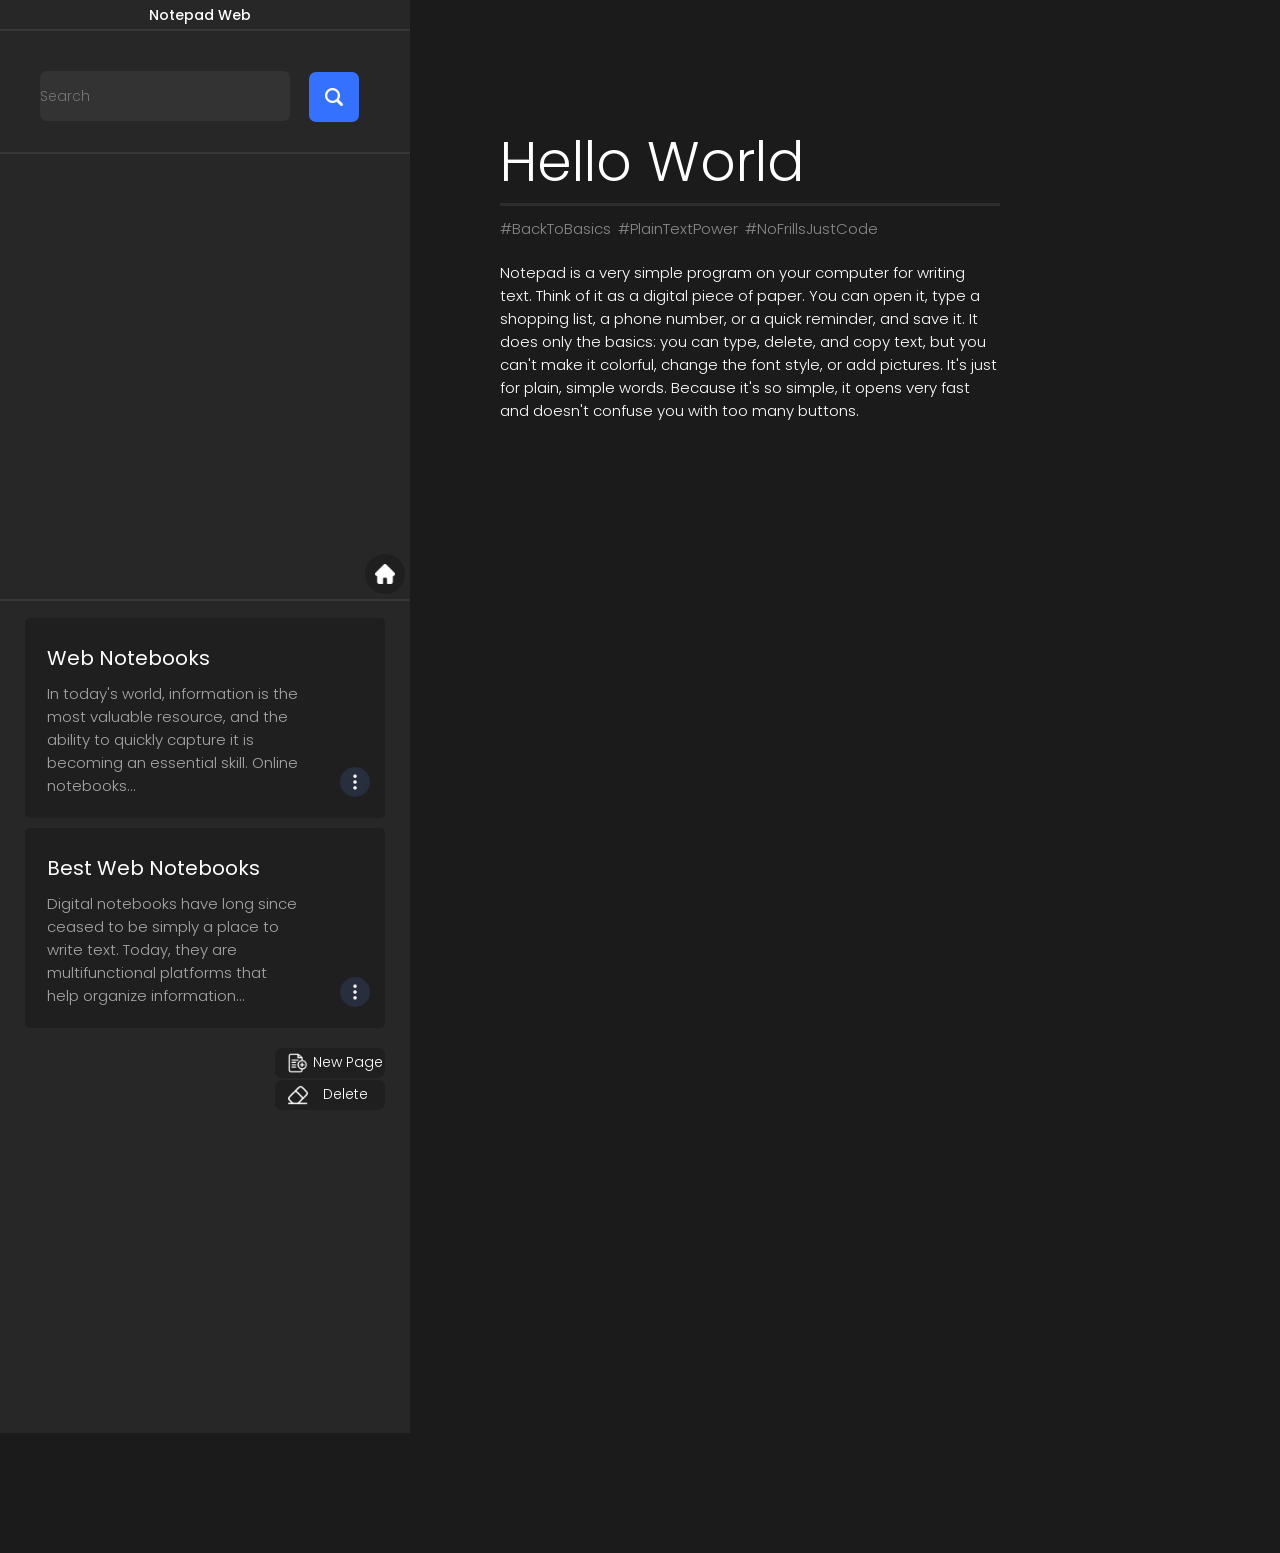
==== main.html @ 360d04ed "Add files via upload" ====
<!DOCTYPE html>
<html lang="en">
<head>
    <meta charset="UTF-8">
    <meta name="viewport" content="width=device-width, initial-scale=1.0">
    <link rel="stylesheet" href="main.css">
    <title>Notepade</title>
</head>
<body>
    <div class="side">
        <div class="sidebar">
            <div class="search">
                <p class="name">Notepad Web</p>
                <div class="lian"></div>
                <div class="search-form">
                    <input type="text" placeholder="Search" class="search-input">
                    <button class="search-button"><img src="img/filter.png" alt=""></button>
                </div>
                <div class="lianer"></div>
            </div>  
            <div class="notepad-all">
                <div class="allnots">
                </div>
            </div>
            <div class="nots">
                <div class="notes">
                    
                    <div class="home">
                        <a href=""><button class="btn-home"><img src="img/home.png" alt=""></button></a>
                    </div>
                </div>
                <div class="lians"></div>
                <div class="info">
                    <div class="doc"> 
                        <div class="text">
                            <p class="docker">Web Notebooks</p>
                            <p class="ips">In today's world, information is the most valuable resource, and the ability to quickly capture it is becoming an essential skill. Online notebooks...</p>
                            <div class="end">
                                <a href="items-one.html"><button class="items"><img src="img/tree.png" alt=""></button></a>
                            </div>
                        </div>
                    </div>
                    <div class="doc">
                        <div class="text">
                            <p class="docker">Best Web Notebooks</p>
                            <p class="ips">Digital notebooks have long since ceased to be simply a place to write text. Today, they are multifunctional platforms that help organize information...</p>
                            <div class="end">
                                <a href="items-two.html"><button class="items"><img src="img/tree.png" alt=""></button></a>
                            </div>
                        </div>
                    </div>
                    <div class="buttons">
                        <a href=""><button class="new-file"><img src="img/newfile.png" alt="">New Page</button></a>
                        <div class="liane"></div>
                        <button class="era"><img src="img/eraser.png" alt="">Delete</button>
                    </div>
                </div>
            </div>
        </div>
        <div class="main">
            <div class="textFieldAll">
                <div class="nameTexting">
                    <p class="numText">Notes</p>
                </div>
            </div>
            <div class="unit">
                <h1>Hello World</h1>
                <div class="grey-strip"></div>
                <nav>
                    <p class="hashtag">#BackToBasics</p>
                    <p class="hashtag">#PlainTextPower</p>
                    <p class="hashtag">#NoFrillsJustCode</p>
                </nav>
                <p>Notepad is a very simple program on your computer for writing text. Think of it as a digital piece of paper. You can open it, type a shopping list, a phone number, or a quick reminder, and save it. It does only the basics: you can type, delete, and copy text, but you can't make it colorful, change the font style, or add pictures. It's just for plain, simple words. Because it's so simple, it opens very fast and doesn't confuse you with too many buttons.</p>
            </div>
        </div>
        <div class="changes">
            <p class="remove">Сhange</p>
            <div class="li"></div>
            <div class="removeMenu">
                <div class="textFont">
                    <button class="tenFont">+10</button>
                    <button class="fiveFont">+5</button>
                    <p class="textfontSav">Font Size: 15</p>
                    <button class="minfiveFont">-5</button>
                    <button class="mintenFont">-10</button>
                </div>
                <div class="styletext">
                    <p class="textstyles">Text Styles:</p>
                    <button class="cursive"><img src="img/cursiveText.png" alt=""></button>
                    <button class="fattext"><img src="img/boldText.png" alt=""></button>
                    <button class="linetext"><img src="img/lineText.png" alt=""></button>
                    <button class="delText"><img src="img/delText.png" alt=""></button>
                </div>
                <div class="colorsFont">
                    <p class="colortext">Current color: White</p>
                    <input type="color" class="color-input">
                </div>
                <div class="utils">
                    <p class="saveornot">Notepad Status: not saved</p>
                    <button class="downloads"><img src="/img/download.png" alt=""></button>
                    <button class="save">Save</button>
                    <button class="Del">Delete</button>
                </div>
            </div>
        </div>
    </div>

    <script src="main.js"></script>
</body>
</html>
---- main.css ----
@import url('https://fonts.googleapis.com/css2?family=Oswald:wght@200..700&family=Poppins:wght@300;500;700&family=Roboto:ital,wght@0,100..900;1,100..900&display=swap');


*{
    margin: 0;
    padding: 0;
    font-family: "Poppins", sans-serif;
}

body {
    background-color: #1B1B1B;
    min-height: 100vh; 
    overflow: hidden;
}


.side {
    display: flex;
    width: 100vw;
    height: 100vh;
}

.sidebar {
    background-color:#272727;
    width: 410px;
    height: 1433px;
    flex-shrink: 0;
}

.main {
    width: 2147px;
    height: 1433px;
    display: flex;
    justify-content: left;
    align-items: start;
    flex-direction: row;
    flex-grow: 1; 
    color: white;
    margin-left: 90px;
    margin-top: 120px;
}

.unit p{
    width: 500px;
    height: 60px;
    font-size: 15px;
    font-weight: 300;
}

nav {
    display: flex;
    justify-content: left;
    align-items: center;
    width: 175px;
    height: 15px;
    font-size: 14px;
    margin-top: 33px;
    margin-bottom: 7px;
}

.hashtag {
    margin-right: 7px;
    color:#898989;
}

h1 {
    font-size: 55px;
    font-weight: 350;
}


.grey-strip {
    height: 3px;      
    background-color: #2D2D2D; 
    width: 100%;     
}


.docker {
    font-size: 20px;
    font-weight: 400;
    color: white;
    margin-bottom: 10px;
}

.ips {
    font-size: 15px;
    font-weight: 300;
    color: #A6A6A6;
    display: flex;
    justify-content: left;
    align-items: center;
    width: 254px;
    height: 54px;
    margin-top: 40px;
}


.doc {
    width: 360px;
    height: 200px;
    background-color: #1F1F1F;
    margin-top: 10px;
    border-radius: 5px;
}

.info {
    display: flex;
    flex-direction: column;
    align-items: flex-end;
    margin-right: 25px;
}


.text {
    margin-top: 25px;
    margin-left: 22px;
    width: auto;
}

.liane {
    height: 2px;       
    width: 80%;    
    background-color: #272727;
}


.buttons {
    margin-right: 0px;
    margin-top: 20px;
}


.upd {
    width: 110px;
    height: 30px;
    background-color: #1F1F1F;
    font-size: 14px;
    font-weight: 300;
    color: white;
    border: none;
    text-align: center;
    vertical-align: middle;
    border-radius: 7px;
}

.era {
    width: 110px;
    height: 30px;
    background-color: #1F1F1F;
    font-size: 14px;
    font-weight: 300;
    color: white; 
    border: none;
    text-align: center;
    border-radius: 7px;
}

.new-file {
    width: 110px;
    height: 30px;
    background-color: #1F1F1F;
    font-size: 14px;
    font-weight: 300;
    color: white; 
    border: none;
    text-align: center;
    border-radius: 7px;
}


.new-file img {
    filter: brightness(0) invert(1); 
    vertical-align: middle;
    margin-right: 5px;
    width: 20px;
    height: 20px;
    margin-left: 10px;
    margin-right: 5px;
}



.upd img {
    filter: brightness(0) invert(1); 
    margin-right: 5px;
    width: 20px;
    height: 20px;
}

.era img {
    filter: brightness(0) invert(1); 
    vertical-align: middle;
    margin-right: 5px;
    width: 20px;
    height: 20px;
    margin-left: -5px;
    margin-right: 15px;
}

.home {
    display: flex;
    justify-content: end;
    align-items: center;
}


.btn-home {
    background-color: #1F1F1F;
    border: 2px solid #1F1F1F;
    border-radius: 20px;
    width: 40px;
    height: 40px;
    margin-bottom: 5px;
    margin-right: 5px;
}

.btn-home img {
    filter: brightness(0) invert(1);
    vertical-align: middle;
    width: 20px;
    height: 20px;
}

.search-button {
    width: 50px;
    height: 50px;
    border-radius: 7px;
    background-color: #3471FF;
    border: none;
    margin-left: 15px;
}

.search-button img {
    filter: brightness(0) invert(1); 
    vertical-align: middle;
}

.search-input{
    color: white;
    background-color: #333333;
    border: none;
    width: 250px;
    height: 50px;
    border-radius: 7px;
    text-align: left;
    font-size: 14px;
    font-weight: 300;
}


.search-form{
    margin-top: 40px;
    margin-left: 40px;
}


.lianer {
    height: 2px;       
    width: 100%;    
    background-color: #373737;
    margin-top: 30px;
}

.name {
    font-size: 14px;
    font-weight: 500;
    color: white;
    display: flex;
    align-items: center;
    justify-content: center;
    margin-left: -10px;
    margin-top: 5px;
}

.lian {
    height: 2px;       
    width: 100%;    
    background-color: #373737;
    margin-top: 3px;
}

.lians {
    height: 2px;       
    width: 100%;    
    background-color: #373737;
    margin-bottom: 7px;
}


.end {
    display: flex;
    justify-content: right;
    align-items: center;
    margin-right: 15px;
    margin-bottom: 15px;
}

.items {
    background-color: #272e3e;
    border: 2px solid #272e3e;
    border-radius: 20px;
    width: 30px;
    height: 30px;
}


.items:hover {
    background-color: #232938;
}


.items img {
    width: 20px;
    height: 20px;
    filter: brightness(0) invert(1); 
    vertical-align: middle;
}


.notesn {
    width: 390px;
    height: 50px;
    background-color: #1B1B1B;
    margin-left: 5px;
    margin-top: 5px;
    margin-right: 5px;
    color: white;
    display: flex;
    justify-content: center;
    align-items: center;
    border-radius: 15px;
    border: none;
}

.notesn:hover {
    background-color: #101010;
}

.notepad-all {
    width: 410px;
    height: 400px;  
    overflow-y: auto;    
}

.allnots {
    display: flex;
    flex-direction: column;
    justify-content: center;
    align-items: center;
}

.texting {
    width: 1747px;
    height: 1403px;
    background-color: #1B1B1B;
    color: white;
    justify-content: left;
    align-items: start;
    flex-grow: 1; 
    border: #272727;
    resize: none;
}



.numText {
    font-size: 14px;
    font-weight: 500;
    color: white;
    display: flex;
    align-items: center;
    justify-content: center;
    margin-left: -10px;
    margin-top: 5px;
}

.nameTexting {
    width: 1750px;
    height: 30px;
    background-color:#272727;
    display: none;
    border: #373737;
    align-items: center;
    justify-content: center;
}


.textFieldAll {
    flex: 1;
    display: none;
    flex-direction: column;
}

.changes {
    width: 401px;
    height: 1433px;
    background-color: rgb(39, 39, 39);
    flex-shrink: 0;
    display: none;
    color: white;
    font-size: 15px;
}

.remove {
    font-size: 14px;
    font-weight: 500;
    display: flex;
    align-items: center;
    justify-content: center;
    margin-left: -10px;
    margin-top: 5px;
}

.li {
    height: 2px;       
    width: 100%;    
    background-color: #373737;
    margin-top: 3px;
}

.textfontSav {
    color: white;
    font-size: 15px;
    margin-top: 10px;
}

.tenFont {
    background-color: #1F1F1F;
    border: 2px solid #1F1F1F;
    border-radius: 20px;
    width: 40px;
    height: 40px;
    margin-bottom: 5px;
    margin-right: 5px;
    color: white;
    font-size: 15px;
}

.textFont {
    display: flex;
    margin-top: 40px;
    margin-bottom: 20px;
}

.fiveFont {
    background-color: #1F1F1F;
    border: 2px solid #1F1F1F;
    border-radius: 20px;
    width: 40px;
    height: 40px;
    margin-bottom: 5px;
    margin-right: 5px;
    color: white;
    font-size: 15px;
}

.mintenFont {
    background-color: #1F1F1F;
    border: 2px solid #1F1F1F;
    border-radius: 20px;
    width: 40px;
    height: 40px;
    margin-bottom: 5px;
    margin-right: 5px;
    color: white;
    font-size: 15px;
}

.minfiveFont {
    background-color: #1F1F1F;
    border: 2px solid #1F1F1F;
    border-radius: 20px;
    width: 40px;
    height: 40px;
    margin-bottom: 5px;
    margin-right: 5px;
    color: white;
    font-size: 15px;
}


.color-input {
    width: 100px;
    height: 50px;
    background-color: #101010;
    border-radius: 2px solid white;
    margin-top: 10px;
}

.save {
    background-color: #1F1F1F;
    border: 2px solid #1F1F1F;
    border-radius: 20px;
    width: 70px;
    height: 35px;
    margin-bottom: 5px;
    margin-right: 5px;
    color: white;
    font-size: 15px;
}

.removeMenu {
    display: flex;
    flex-direction: column;
    align-items: center;
    justify-content: center;
}


.downloads {
    background-color: #1F1F1F;
    border: 2px solid #1F1F1F;
    border-radius: 20px;
    width: 40px;
    height: 40px;
    margin-bottom: 5px;
    margin-right: 5px;
}

.downloads img {
    filter: brightness(0) invert(1);
    vertical-align: middle;
    width: 20px;
    height: 20px;
}

.colorsFont {
    display: flex;
    flex-direction: column;
    align-items: center;
    justify-content: center;
    margin-top: 30px;
}

.utils {
    margin-top: 30px;
}

.Del {
    background-color: #1F1F1F;
    border: 2px solid #1F1F1F;
    border-radius: 20px;
    width: 70px;
    height: 35px;
    margin-bottom: 5px;
    margin-right: 5px;
    color: white;
    font-size: 15px;
}


.cursive {
    background-color: #1F1F1F;
    border: 2px solid #1F1F1F;
    border-radius: 20px;
    width: 40px;
    height: 40px;
    margin-bottom: 5px;
    margin-right: 5px;
}

.fattext {
    background-color: #1F1F1F;
    border: 2px solid #1F1F1F;
    border-radius: 20px;
    width: 40px;
    height: 40px;
    margin-bottom: 5px;
    margin-right: 5px;    
}

.linetext {
    background-color: #1F1F1F;
    border: 2px solid #1F1F1F;
    border-radius: 20px;
    width: 40px;
    height: 40px;
    margin-bottom: 5px;
    margin-right: 5px;
}

.saveornot {
    margin-bottom: 10px;
}

.linetext img {
    filter: brightness(0) invert(1);
    vertical-align: middle;
    width: 20px;
    height: 20px;
}

.fattext img {
    filter: brightness(0) invert(1);
    vertical-align: middle;
    width: 20px;
    height: 20px;
}

.cursive img {
    filter: brightness(0) invert(1);
    vertical-align: middle;
    width: 20px;
    height: 20px;
}

.delText {
    background-color: #1F1F1F;
    border: 2px solid #1F1F1F;
    border-radius: 20px;
    width: 40px;
    height: 40px;
    margin-bottom: 5px;
    margin-right: 5px;
}

.delText img{
    filter: brightness(0) invert(1);
    vertical-align: middle;
    width: 20px;
    height: 20px;
}

.textstyles {
    margin-left: 60px;
}
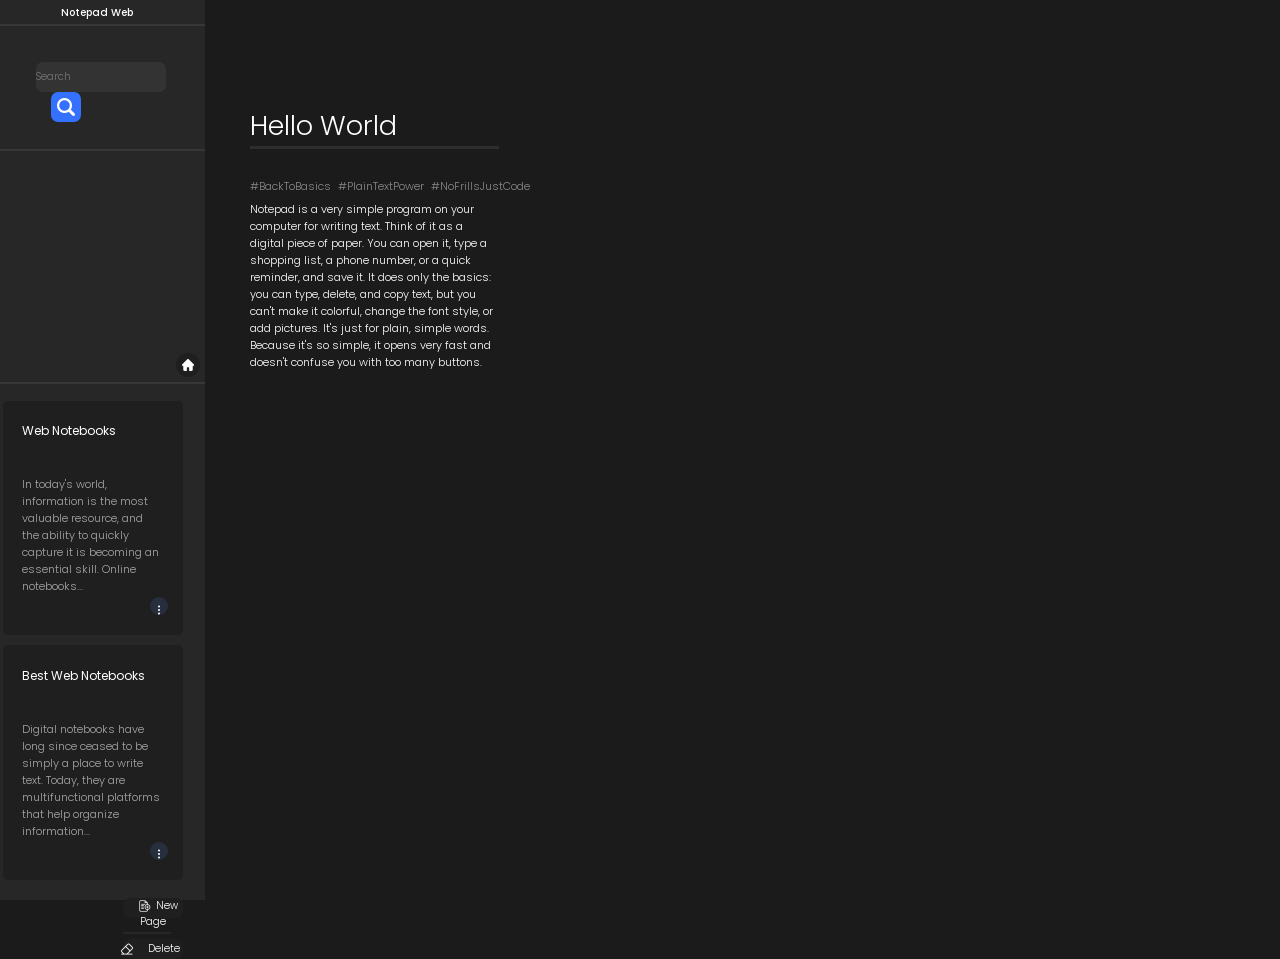
==== commit 558e1853: "Add files via upload" ====
--- a/main.html
+++ b/main.html
@@ -98,7 +98,7 @@
                 </div>
                 <div class="utils">
                     <p class="saveornot">Notepad Status: not saved</p>
-                    <button class="downloads"><img src="/img/download.png" alt=""></button>
+                    <button class="downloads"><img src="img/download.png" alt=""></button>
                     <button class="save">Save</button>
                     <button class="Del">Delete</button>
                 </div>
--- a/main.css
+++ b/main.css
@@ -22,28 +22,27 @@
 
 .sidebar {
     background-color:#272727;
-    width: 410px;
-    height: 1433px;
+    width: clamp(200px, 16vw, 410px);
+    height: 100vh;
     flex-shrink: 0;
 }
 
 .main {
-    width: 2147px;
-    height: 1433px;
     display: flex;
     justify-content: left;
     align-items: start;
     flex-direction: row;
-    flex-grow: 1; 
-    color: white;
-    margin-left: 90px;
-    margin-top: 120px;
+    flex-grow: 1;
+    min-width: 0;
+    color: white;
+    margin-left: clamp(30px, 3.5vw, 90px);
+    margin-top: clamp(50px, 8.3vw, 120px);
 }
 
 .unit p{
-    width: 500px;
-    height: 60px;
-    font-size: 15px;
+    width: clamp(220px, 19.5vw, 500px);
+    height: auto;
+    font-size: clamp(11px, 0.58vw, 15px);
     font-weight: 300;
 }
 
@@ -51,10 +50,10 @@
     display: flex;
     justify-content: left;
     align-items: center;
-    width: 175px;
+    width: clamp(100px, 6.8vw, 175px);
     height: 15px;
-    font-size: 14px;
-    margin-top: 33px;
+    font-size: clamp(10px, 0.55vw, 14px);
+    margin-top: clamp(15px, 2.3vw, 33px);
     margin-bottom: 7px;
 }
 
@@ -64,7 +63,7 @@
 }
 
 h1 {
-    font-size: 55px;
+    font-size: clamp(26px, 2.1vw, 55px);
     font-weight: 350;
 }
 
@@ -77,28 +76,29 @@
 
 
 .docker {
-    font-size: 20px;
+    font-size: clamp(12px, 0.78vw, 20px);
     font-weight: 400;
     color: white;
     margin-bottom: 10px;
 }
 
 .ips {
-    font-size: 15px;
+    font-size: clamp(11px, 0.58vw, 15px);
     font-weight: 300;
     color: #A6A6A6;
     display: flex;
     justify-content: left;
     align-items: center;
-    width: 254px;
-    height: 54px;
-    margin-top: 40px;
+    width: clamp(140px, 9.9vw, 254px);
+    height: auto;
+    margin-top: clamp(15px, 2.8vw, 40px);
 }
 
 
 .doc {
-    width: 360px;
-    height: 200px;
+    width: clamp(180px, 14vw, 360px);
+    height: auto;
+    min-height: clamp(100px, 7.8vw, 200px);
     background-color: #1F1F1F;
     margin-top: 10px;
     border-radius: 5px;
@@ -108,13 +108,13 @@
     display: flex;
     flex-direction: column;
     align-items: flex-end;
-    margin-right: 25px;
+    margin-right: clamp(10px, 1.7vw, 25px);
 }
 
 
 .text {
-    margin-top: 25px;
-    margin-left: 22px;
+    margin-top: clamp(12px, 1.7vw, 25px);
+    margin-left: clamp(10px, 1.5vw, 22px);
     width: auto;
 }
 
@@ -127,15 +127,15 @@
 
 .buttons {
     margin-right: 0px;
-    margin-top: 20px;
+    margin-top: clamp(10px, 1.4vw, 20px);
 }
 
 
 .upd {
-    width: 110px;
-    height: 30px;
-    background-color: #1F1F1F;
-    font-size: 14px;
+    width: clamp(60px, 4.3vw, 110px);
+    height: clamp(20px, 1.2vw, 30px);
+    background-color: #1F1F1F;
+    font-size: clamp(10px, 0.55vw, 14px);
     font-weight: 300;
     color: white;
     border: none;
@@ -145,10 +145,10 @@
 }
 
 .era {
-    width: 110px;
-    height: 30px;
-    background-color: #1F1F1F;
-    font-size: 14px;
+    width: clamp(60px, 4.3vw, 110px);
+    height: clamp(20px, 1.2vw, 30px);
+    background-color: #1F1F1F;
+    font-size: clamp(10px, 0.55vw, 14px);
     font-weight: 300;
     color: white; 
     border: none;
@@ -157,10 +157,10 @@
 }
 
 .new-file {
-    width: 110px;
-    height: 30px;
-    background-color: #1F1F1F;
-    font-size: 14px;
+    width: clamp(60px, 4.3vw, 110px);
+    height: clamp(20px, 1.2vw, 30px);
+    background-color: #1F1F1F;
+    font-size: clamp(10px, 0.55vw, 14px);
     font-weight: 300;
     color: white; 
     border: none;
@@ -172,28 +172,24 @@
 .new-file img {
     filter: brightness(0) invert(1); 
     vertical-align: middle;
-    margin-right: 5px;
-    width: 20px;
-    height: 20px;
+    width: clamp(12px, 0.78vw, 20px);
+    height: clamp(12px, 0.78vw, 20px);
     margin-left: 10px;
     margin-right: 5px;
 }
-
-
 
 .upd img {
     filter: brightness(0) invert(1); 
     margin-right: 5px;
-    width: 20px;
-    height: 20px;
+    width: clamp(12px, 0.78vw, 20px);
+    height: clamp(12px, 0.78vw, 20px);
 }
 
 .era img {
     filter: brightness(0) invert(1); 
     vertical-align: middle;
-    margin-right: 5px;
-    width: 20px;
-    height: 20px;
+    width: clamp(12px, 0.78vw, 20px);
+    height: clamp(12px, 0.78vw, 20px);
     margin-left: -5px;
     margin-right: 15px;
 }
@@ -209,8 +205,8 @@
     background-color: #1F1F1F;
     border: 2px solid #1F1F1F;
     border-radius: 20px;
-    width: 40px;
-    height: 40px;
+    width: clamp(24px, 1.56vw, 40px);
+    height: clamp(24px, 1.56vw, 40px);
     margin-bottom: 5px;
     margin-right: 5px;
 }
@@ -218,13 +214,13 @@
 .btn-home img {
     filter: brightness(0) invert(1);
     vertical-align: middle;
-    width: 20px;
-    height: 20px;
+    width: clamp(12px, 0.78vw, 20px);
+    height: clamp(12px, 0.78vw, 20px);
 }
 
 .search-button {
-    width: 50px;
-    height: 50px;
+    width: clamp(30px, 1.95vw, 50px);
+    height: clamp(30px, 1.95vw, 50px);
     border-radius: 7px;
     background-color: #3471FF;
     border: none;
@@ -240,18 +236,18 @@
     color: white;
     background-color: #333333;
     border: none;
-    width: 250px;
-    height: 50px;
+    width: clamp(130px, 9.8vw, 250px);
+    height: clamp(30px, 1.95vw, 50px);
     border-radius: 7px;
     text-align: left;
-    font-size: 14px;
+    font-size: clamp(10px, 0.55vw, 14px);
     font-weight: 300;
 }
 
 
 .search-form{
-    margin-top: 40px;
-    margin-left: 40px;
+    margin-top: clamp(15px, 2.8vw, 40px);
+    margin-left: clamp(15px, 2.8vw, 40px);
 }
 
 
@@ -259,11 +255,11 @@
     height: 2px;       
     width: 100%;    
     background-color: #373737;
-    margin-top: 30px;
+    margin-top: clamp(12px, 2.1vw, 30px);
 }
 
 .name {
-    font-size: 14px;
+    font-size: clamp(10px, 0.55vw, 14px);
     font-weight: 500;
     color: white;
     display: flex;
@@ -300,8 +296,8 @@
     background-color: #272e3e;
     border: 2px solid #272e3e;
     border-radius: 20px;
-    width: 30px;
-    height: 30px;
+    width: clamp(18px, 1.17vw, 30px);
+    height: clamp(18px, 1.17vw, 30px);
 }
 
 
@@ -311,16 +307,16 @@
 
 
 .items img {
-    width: 20px;
-    height: 20px;
+    width: clamp(12px, 0.78vw, 20px);
+    height: clamp(12px, 0.78vw, 20px);
     filter: brightness(0) invert(1); 
     vertical-align: middle;
 }
 
 
 .notesn {
-    width: 390px;
-    height: 50px;
+    width: clamp(200px, 15.2vw, 390px);
+    height: clamp(30px, 1.95vw, 50px);
     background-color: #1B1B1B;
     margin-left: 5px;
     margin-top: 5px;
@@ -338,8 +334,8 @@
 }
 
 .notepad-all {
-    width: 410px;
-    height: 400px;  
+    width: clamp(200px, 16vw, 410px);
+    height: clamp(200px, 15.6vw, 400px);
     overflow-y: auto;    
 }
 
@@ -351,8 +347,8 @@
 }
 
 .texting {
-    width: 1747px;
-    height: 1403px;
+    width: 100%;
+    height: 100vh;
     background-color: #1B1B1B;
     color: white;
     justify-content: left;
@@ -360,12 +356,11 @@
     flex-grow: 1; 
     border: #272727;
     resize: none;
-}
-
-
+    box-sizing: border-box;
+}
 
 .numText {
-    font-size: 14px;
+    font-size: clamp(10px, 0.55vw, 14px);
     font-weight: 500;
     color: white;
     display: flex;
@@ -376,8 +371,8 @@
 }
 
 .nameTexting {
-    width: 1750px;
-    height: 30px;
+    width: 100%;
+    height: clamp(18px, 1.17vw, 30px);
     background-color:#272727;
     display: none;
     border: #373737;
@@ -388,22 +383,23 @@
 
 .textFieldAll {
     flex: 1;
+    min-width: 0;
     display: none;
     flex-direction: column;
 }
 
 .changes {
-    width: 401px;
-    height: 1433px;
+    width: clamp(200px, 16vw, 401px);
+    height: 100vh;
     background-color: rgb(39, 39, 39);
     flex-shrink: 0;
     display: none;
     color: white;
-    font-size: 15px;
+    font-size: clamp(11px, 0.58vw, 15px);
 }
 
 .remove {
-    font-size: 14px;
+    font-size: clamp(10px, 0.55vw, 14px);
     font-weight: 500;
     display: flex;
     align-items: center;
@@ -421,7 +417,7 @@
 
 .textfontSav {
     color: white;
-    font-size: 15px;
+    font-size: clamp(11px, 0.58vw, 15px);
     margin-top: 10px;
 }
 
@@ -429,17 +425,17 @@
     background-color: #1F1F1F;
     border: 2px solid #1F1F1F;
     border-radius: 20px;
-    width: 40px;
-    height: 40px;
-    margin-bottom: 5px;
-    margin-right: 5px;
-    color: white;
-    font-size: 15px;
+    width: clamp(24px, 1.56vw, 40px);
+    height: clamp(24px, 1.56vw, 40px);
+    margin-bottom: 5px;
+    margin-right: 5px;
+    color: white;
+    font-size: clamp(11px, 0.58vw, 15px);
 }
 
 .textFont {
     display: flex;
-    margin-top: 40px;
+    margin-top: clamp(15px, 2.8vw, 40px);
     margin-bottom: 20px;
 }
 
@@ -447,42 +443,42 @@
     background-color: #1F1F1F;
     border: 2px solid #1F1F1F;
     border-radius: 20px;
-    width: 40px;
-    height: 40px;
-    margin-bottom: 5px;
-    margin-right: 5px;
-    color: white;
-    font-size: 15px;
+    width: clamp(24px, 1.56vw, 40px);
+    height: clamp(24px, 1.56vw, 40px);
+    margin-bottom: 5px;
+    margin-right: 5px;
+    color: white;
+    font-size: clamp(11px, 0.58vw, 15px);
 }
 
 .mintenFont {
     background-color: #1F1F1F;
     border: 2px solid #1F1F1F;
     border-radius: 20px;
-    width: 40px;
-    height: 40px;
-    margin-bottom: 5px;
-    margin-right: 5px;
-    color: white;
-    font-size: 15px;
+    width: clamp(24px, 1.56vw, 40px);
+    height: clamp(24px, 1.56vw, 40px);
+    margin-bottom: 5px;
+    margin-right: 5px;
+    color: white;
+    font-size: clamp(11px, 0.58vw, 15px);
 }
 
 .minfiveFont {
     background-color: #1F1F1F;
     border: 2px solid #1F1F1F;
     border-radius: 20px;
-    width: 40px;
-    height: 40px;
-    margin-bottom: 5px;
-    margin-right: 5px;
-    color: white;
-    font-size: 15px;
+    width: clamp(24px, 1.56vw, 40px);
+    height: clamp(24px, 1.56vw, 40px);
+    margin-bottom: 5px;
+    margin-right: 5px;
+    color: white;
+    font-size: clamp(11px, 0.58vw, 15px);
 }
 
 
 .color-input {
-    width: 100px;
-    height: 50px;
+    width: clamp(55px, 3.9vw, 100px);
+    height: clamp(28px, 1.95vw, 50px);
     background-color: #101010;
     border-radius: 2px solid white;
     margin-top: 10px;
@@ -492,12 +488,12 @@
     background-color: #1F1F1F;
     border: 2px solid #1F1F1F;
     border-radius: 20px;
-    width: 70px;
-    height: 35px;
-    margin-bottom: 5px;
-    margin-right: 5px;
-    color: white;
-    font-size: 15px;
+    width: clamp(40px, 2.73vw, 70px);
+    height: clamp(20px, 1.37vw, 35px);
+    margin-bottom: 5px;
+    margin-right: 5px;
+    color: white;
+    font-size: clamp(11px, 0.58vw, 15px);
 }
 
 .removeMenu {
@@ -512,8 +508,8 @@
     background-color: #1F1F1F;
     border: 2px solid #1F1F1F;
     border-radius: 20px;
-    width: 40px;
-    height: 40px;
+    width: clamp(24px, 1.56vw, 40px);
+    height: clamp(24px, 1.56vw, 40px);
     margin-bottom: 5px;
     margin-right: 5px;
 }
@@ -521,8 +517,8 @@
 .downloads img {
     filter: brightness(0) invert(1);
     vertical-align: middle;
-    width: 20px;
-    height: 20px;
+    width: clamp(12px, 0.78vw, 20px);
+    height: clamp(12px, 0.78vw, 20px);
 }
 
 .colorsFont {
@@ -530,23 +526,23 @@
     flex-direction: column;
     align-items: center;
     justify-content: center;
-    margin-top: 30px;
+    margin-top: clamp(12px, 2.1vw, 30px);
 }
 
 .utils {
-    margin-top: 30px;
+    margin-top: clamp(12px, 2.1vw, 30px);
 }
 
 .Del {
     background-color: #1F1F1F;
     border: 2px solid #1F1F1F;
     border-radius: 20px;
-    width: 70px;
-    height: 35px;
-    margin-bottom: 5px;
-    margin-right: 5px;
-    color: white;
-    font-size: 15px;
+    width: clamp(40px, 2.73vw, 70px);
+    height: clamp(20px, 1.37vw, 35px);
+    margin-bottom: 5px;
+    margin-right: 5px;
+    color: white;
+    font-size: clamp(11px, 0.58vw, 15px);
 }
 
 
@@ -554,8 +550,8 @@
     background-color: #1F1F1F;
     border: 2px solid #1F1F1F;
     border-radius: 20px;
-    width: 40px;
-    height: 40px;
+    width: clamp(24px, 1.56vw, 40px);
+    height: clamp(24px, 1.56vw, 40px);
     margin-bottom: 5px;
     margin-right: 5px;
 }
@@ -564,8 +560,8 @@
     background-color: #1F1F1F;
     border: 2px solid #1F1F1F;
     border-radius: 20px;
-    width: 40px;
-    height: 40px;
+    width: clamp(24px, 1.56vw, 40px);
+    height: clamp(24px, 1.56vw, 40px);
     margin-bottom: 5px;
     margin-right: 5px;    
 }
@@ -574,8 +570,8 @@
     background-color: #1F1F1F;
     border: 2px solid #1F1F1F;
     border-radius: 20px;
-    width: 40px;
-    height: 40px;
+    width: clamp(24px, 1.56vw, 40px);
+    height: clamp(24px, 1.56vw, 40px);
     margin-bottom: 5px;
     margin-right: 5px;
 }
@@ -587,30 +583,30 @@
 .linetext img {
     filter: brightness(0) invert(1);
     vertical-align: middle;
-    width: 20px;
-    height: 20px;
+    width: clamp(12px, 0.78vw, 20px);
+    height: clamp(12px, 0.78vw, 20px);
 }
 
 .fattext img {
     filter: brightness(0) invert(1);
     vertical-align: middle;
-    width: 20px;
-    height: 20px;
+    width: clamp(12px, 0.78vw, 20px);
+    height: clamp(12px, 0.78vw, 20px);
 }
 
 .cursive img {
     filter: brightness(0) invert(1);
     vertical-align: middle;
-    width: 20px;
-    height: 20px;
+    width: clamp(12px, 0.78vw, 20px);
+    height: clamp(12px, 0.78vw, 20px);
 }
 
 .delText {
     background-color: #1F1F1F;
     border: 2px solid #1F1F1F;
     border-radius: 20px;
-    width: 40px;
-    height: 40px;
+    width: clamp(24px, 1.56vw, 40px);
+    height: clamp(24px, 1.56vw, 40px);
     margin-bottom: 5px;
     margin-right: 5px;
 }
@@ -618,10 +614,10 @@
 .delText img{
     filter: brightness(0) invert(1);
     vertical-align: middle;
-    width: 20px;
-    height: 20px;
+    width: clamp(12px, 0.78vw, 20px);
+    height: clamp(12px, 0.78vw, 20px);
 }
 
 .textstyles {
-    margin-left: 60px;
+    margin-left: clamp(20px, 4.2vw, 60px);
 }
